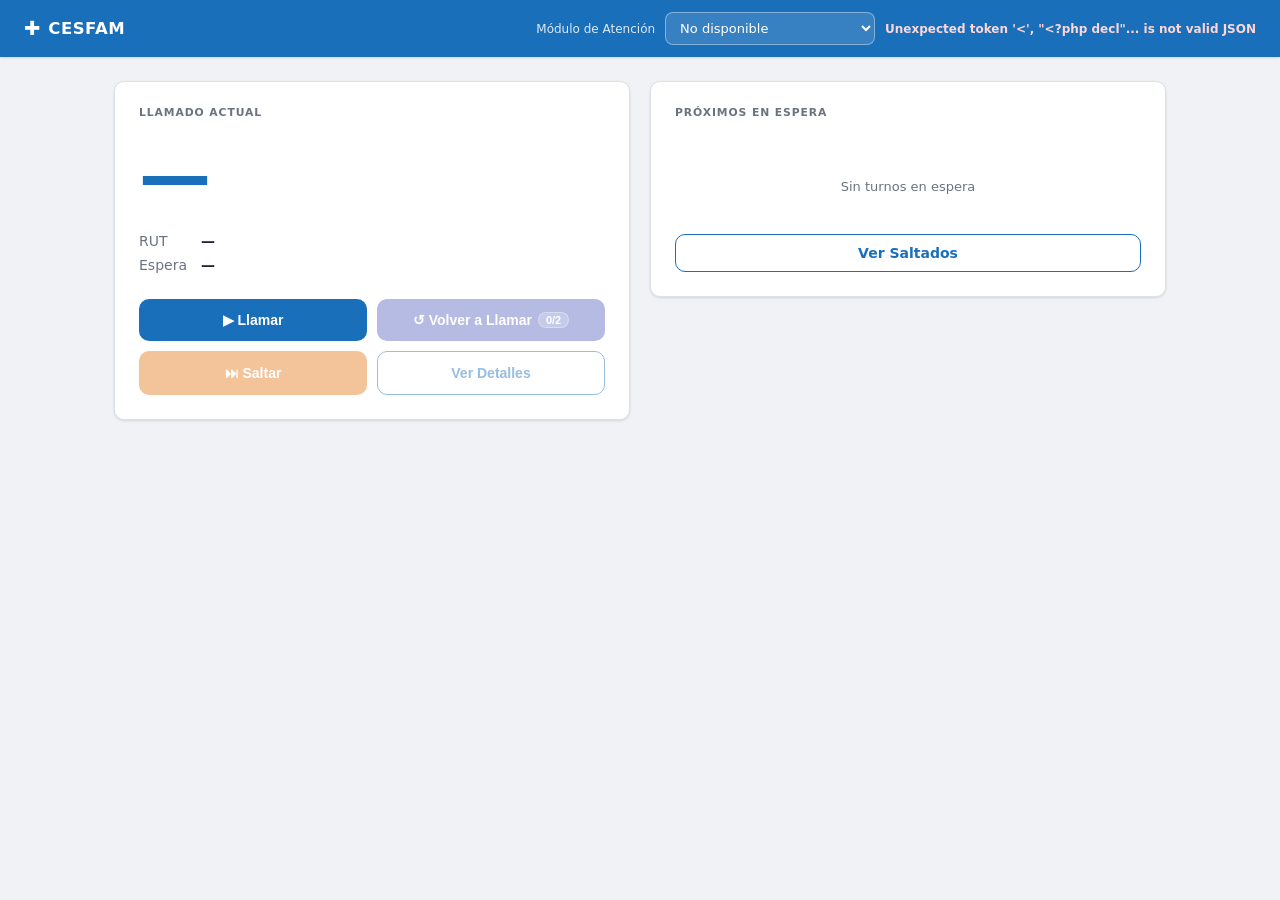
==== views/funcionario.html @ d9b00e58 "update Creacion de las vistas Se crearon las vistas pero hay error con algoritmo validacion de rut, " ====
<!DOCTYPE html>
<html lang="es">
<head>
  <meta charset="UTF-8" />
  <meta name="viewport" content="width=device-width, initial-scale=1.0" />
  <title>Funcionario — CESFAM</title>
  <link rel="stylesheet" href="assets/css/funcionario.css" />
</head>
<body>

  <!-- ══ MODAL SALTADOS (CSS :target) ══════════════════════════════════════ -->
  <div id="modal-saltados" class="modal-backdrop">
    <div class="modal-box">
      <div class="modal-header">
        <h2>Turnos Saltados — Hoy</h2>
        <a href="#" class="btn-icon" aria-label="Cerrar">✕</a>
      </div>
      <ul id="saltados-lista" class="modal-body saltados-lista">
        <li class="empty-msg">Seleccione un módulo para ver los saltados.</li>
      </ul>
    </div>
  </div>

  <!-- ══ HEADER ════════════════════════════════════════════════════════════ -->
  <header class="app-header">
    <div class="header-brand">
      <span class="header-cross">✚</span>
      <span class="header-title">CESFAM</span>
    </div>
    <div class="header-modulo-wrap">
      <label for="modulos" class="header-select-label">Módulo de Atención</label>
      <select id="modulos">
        <option value="" disabled selected>Cargando módulos…</option>
      </select>
      <span id="modulos-error" class="header-error" hidden></span>
    </div>
  </header>

  <!-- ══ DASHBOARD ═════════════════════════════════════════════════════════ -->
  <main class="dashboard">

    <!-- ── Izquierda: Llamado Actual ──────────────────────────────────── -->
    <section class="card card-actual">
      <h2 class="card-title">Llamado Actual</h2>

      <div class="ticket-principal">
        <span id="ticket-numero" class="ticket-numero">—</span>
        <span id="ticket-badge" class="badge badge-preferencial" hidden>Preferencial</span>
      </div>

      <dl class="turno-meta">
        <dt>RUT</dt>
        <dd id="turno-rut">—</dd>
        <dt>Espera</dt>
        <dd id="turno-espera">—</dd>
      </dl>

      <div class="card-actions">
        <button id="btn-llamar"   class="btn btn-primary   btn-action">▶ Llamar</button>
        <button id="btn-rellamar" class="btn btn-secondary btn-action" disabled>
          ↺ Volver a Llamar <span id="rellamadas-counter" class="counter-badge">0/2</span>
        </button>
        <button id="btn-saltar"   class="btn btn-warning   btn-action" disabled>⏭ Saltar</button>
        <button id="btn-detalles" class="btn btn-outline   btn-action" disabled>Ver Detalles</button>
      </div>
    </section>

    <!-- ── Derecha: Cola ──────────────────────────────────────────────── -->
    <section class="card card-cola">
      <h2 class="card-title">Próximos en Espera</h2>

      <ul id="cola">
        <li class="cola-empty">Sin turnos en espera</li>
      </ul>

      <a id="btn-saltados" href="#modal-saltados" class="btn btn-outline btn-full">Ver Saltados</a>
    </section>

  </main>

  <script src="assets/js/funcionario.js"></script>
</body>
</html>
---- views/assets/css/funcionario.css ----
/* ── Reset ───────────────────────────────────────────────────────────────── */
*, *::before, *::after { box-sizing: border-box; margin: 0; padding: 0; }

:root {
  --clr-bg:          #f0f2f5;
  --clr-surface:     #ffffff;
  --clr-border:      #dde1e7;
  --clr-primary:     #1a6fbb;
  --clr-primary-h:   #155fa0;
  --clr-secondary:   #5c6bc0;
  --clr-secondary-h: #4a58a8;
  --clr-warning:     #e67e22;
  --clr-warning-h:   #ca6f1e;
  --clr-text:        #1c2333;
  --clr-muted:       #6b7280;
  --clr-pref:        #b45309;
  --clr-pref-bg:     #fef3c7;
  --radius:          10px;
  --shadow-sm:       0 1px 3px rgba(0,0,0,.08), 0 1px 2px rgba(0,0,0,.05);
  --shadow-lg:       0 12px 32px rgba(0,0,0,.18);
  --transition:      150ms ease;
}

html, body {
  height: 100%;
  font-family: 'Segoe UI', system-ui, sans-serif;
  background: var(--clr-bg);
  color: var(--clr-text);
  font-size: 15px;
}

/* ── Botones ─────────────────────────────────────────────────────────────── */
.btn {
  display: inline-flex;
  align-items: center;
  gap: 6px;
  border: none;
  border-radius: var(--radius);
  cursor: pointer;
  font-size: 14px;
  font-weight: 600;
  padding: 10px 18px;
  text-decoration: none;
  transition: background var(--transition), transform var(--transition);
  white-space: nowrap;
}
.btn:active   { transform: scale(.97); }
.btn:disabled { opacity: .45; cursor: not-allowed; }

.btn-primary   { background: var(--clr-primary);   color: #fff; }
.btn-primary:hover   { background: var(--clr-primary-h); }
.btn-secondary { background: var(--clr-secondary); color: #fff; }
.btn-secondary:hover { background: var(--clr-secondary-h); }
.btn-warning   { background: var(--clr-warning);   color: #fff; }
.btn-warning:hover   { background: var(--clr-warning-h); }
.btn-outline   { background: transparent; color: var(--clr-primary); border: 1.5px solid var(--clr-primary); }
.btn-outline:hover   { background: #e8f0fb; }
.btn-full { width: 100%; justify-content: center; }

.btn-icon {
  display: inline-flex;
  align-items: center;
  background: none;
  border: none;
  cursor: pointer;
  font-size: 18px;
  color: var(--clr-muted);
  padding: 4px 8px;
  border-radius: 6px;
  text-decoration: none;
  line-height: 1;
}
.btn-icon:hover { background: var(--clr-border); }

.counter-badge {
  background: rgba(255,255,255,.22);
  border: 1px solid rgba(255,255,255,.35);
  border-radius: 10px;
  padding: 1px 7px;
  font-size: 11px;
  font-weight: 700;
}

/* ── MODAL (:target) ─────────────────────────────────────────────────────── */
.modal-backdrop {
  display: none;
  position: fixed;
  inset: 0;
  background: rgba(0,0,0,.46);
  align-items: center;
  justify-content: center;
  z-index: 900;
}
.modal-backdrop:target { display: flex; }

.modal-box {
  background: var(--clr-surface);
  border-radius: 14px;
  width: min(560px, 92vw);
  max-height: 80vh;
  display: flex;
  flex-direction: column;
  box-shadow: var(--shadow-lg);
}
.modal-header {
  display: flex;
  align-items: center;
  justify-content: space-between;
  padding: 18px 20px;
  border-bottom: 1px solid var(--clr-border);
  flex-shrink: 0;
}
.modal-header h2 { font-size: 1rem; font-weight: 700; }

.modal-body {
  list-style: none;
  padding: 16px 20px;
  overflow-y: auto;
}
.saltados-lista { display: flex; flex-direction: column; gap: 10px; }

.saltado-item {
  display: flex;
  align-items: center;
  justify-content: space-between;
  padding: 12px 14px;
  border-radius: 8px;
  background: #fdf6ec;
  border: 1px solid #fde8c2;
}
.saltado-main  { display: flex; flex-direction: column; gap: 3px; }
.saltado-ticket { font-size: 1.15rem; font-weight: 700; color: var(--clr-warning); }
.saltado-info   { font-size: 13px; color: var(--clr-muted); }
.saltado-hora   { font-size: 12px; color: var(--clr-muted); }

/* ── HEADER ──────────────────────────────────────────────────────────────── */
.app-header {
  background: var(--clr-primary);
  color: #fff;
  display: flex;
  align-items: center;
  gap: 20px;
  padding: 12px 24px;
  box-shadow: var(--shadow-sm);
}
.header-brand { display: flex; align-items: center; gap: 8px; }
.header-cross  { font-size: 1.3rem; }
.header-title  { font-size: 1.1rem; font-weight: 700; letter-spacing: .5px; }

.header-modulo-wrap {
  margin-left: auto;
  display: flex;
  align-items: center;
  gap: 10px;
  flex-wrap: wrap;
  justify-content: flex-end;
}
.header-select-label { font-size: 12px; opacity: .85; white-space: nowrap; }

#modulos {
  padding: 7px 10px;
  border: 1.5px solid rgba(255,255,255,.38);
  border-radius: 8px;
  font-size: 13px;
  font-family: inherit;
  background: rgba(255,255,255,.13);
  color: #fff;
  min-width: 210px;
  outline: none;
  cursor: pointer;
}
#modulos:focus { border-color: rgba(255,255,255,.7); }
#modulos option { background: #155fa0; color: #fff; }

.header-error {
  color: #ffd6d6;
  font-size: 12px;
  font-weight: 600;
}

/* ── DASHBOARD ───────────────────────────────────────────────────────────── */
.dashboard {
  display: grid;
  grid-template-columns: 1fr 1fr;
  gap: 20px;
  padding: 24px;
  max-width: 1100px;
  margin: 0 auto;
  align-items: start;
}

/* ── CARDS ───────────────────────────────────────────────────────────────── */
.card {
  background: var(--clr-surface);
  border-radius: var(--radius);
  border: 1px solid var(--clr-border);
  box-shadow: var(--shadow-sm);
  padding: 24px;
}
.card-title {
  font-size: .72rem;
  font-weight: 700;
  text-transform: uppercase;
  letter-spacing: .9px;
  color: var(--clr-muted);
  margin-bottom: 20px;
}

/* ── LLAMADO ACTUAL ──────────────────────────────────────────────────────── */
.ticket-principal {
  display: flex;
  align-items: center;
  gap: 14px;
  margin-bottom: 22px;
}
.ticket-numero {
  font-size: clamp(3rem, 7vw, 4.8rem);
  font-weight: 800;
  color: var(--clr-primary);
  letter-spacing: 3px;
  line-height: 1;
}

.badge {
  display: inline-block;
  border-radius: 6px;
  padding: 4px 10px;
  font-size: .7rem;
  font-weight: 700;
  text-transform: uppercase;
  letter-spacing: .5px;
}
.badge-preferencial { background: var(--clr-pref-bg); color: var(--clr-pref); }

.turno-meta {
  display: grid;
  grid-template-columns: max-content 1fr;
  column-gap: 14px;
  row-gap: 8px;
  font-size: 14px;
  margin-bottom: 26px;
}
.turno-meta dt { color: var(--clr-muted); font-weight: 500; }
.turno-meta dd { color: var(--clr-text);  font-weight: 600; }

.card-actions {
  display: grid;
  grid-template-columns: 1fr 1fr;
  gap: 10px;
}
.btn-action {
  justify-content: center;
  padding: 13px 10px;
  font-size: 14px;
}

/* ── COLA ────────────────────────────────────────────────────────────────── */
.card-cola {
  display: flex;
  flex-direction: column;
  gap: 16px;
}

#cola {
  list-style: none;
  display: flex;
  flex-direction: column;
  gap: 8px;
}
.cola-item {
  display: flex;
  align-items: center;
  gap: 12px;
  padding: 11px 14px;
  border-radius: 8px;
  background: var(--clr-bg);
  border: 1px solid var(--clr-border);
}
.cola-pos {
  font-size: 11px;
  font-weight: 700;
  color: var(--clr-muted);
  width: 20px;
  text-align: center;
  flex-shrink: 0;
}
.cola-data  { display: flex; flex-direction: column; gap: 2px; }
.cola-ticket { font-size: 1.05rem; font-weight: 800; color: var(--clr-text); }
.cola-nombre {
  font-size: 12px;
  color: var(--clr-muted);
  display: flex;
  align-items: center;
  gap: 5px;
}
.cola-pref {
  color: var(--clr-pref);
  font-size: .62rem;
  font-weight: 700;
  text-transform: uppercase;
  background: var(--clr-pref-bg);
  padding: 1px 5px;
  border-radius: 4px;
}

/* ── Utilidades ──────────────────────────────────────────────────────────── */
[hidden] { display: none !important; }

li.cola-empty,
.empty-msg {
  list-style: none;
  text-align: center;
  color: var(--clr-muted);
  font-size: 13px;
  padding: 24px 0;
}

/* ── Responsivo ──────────────────────────────────────────────────────────── */
@media (max-width: 700px) {
  .dashboard { grid-template-columns: 1fr; }
  .header-modulo-wrap { margin-left: 0; width: 100%; }
  #modulos { min-width: 0; width: 100%; }
}
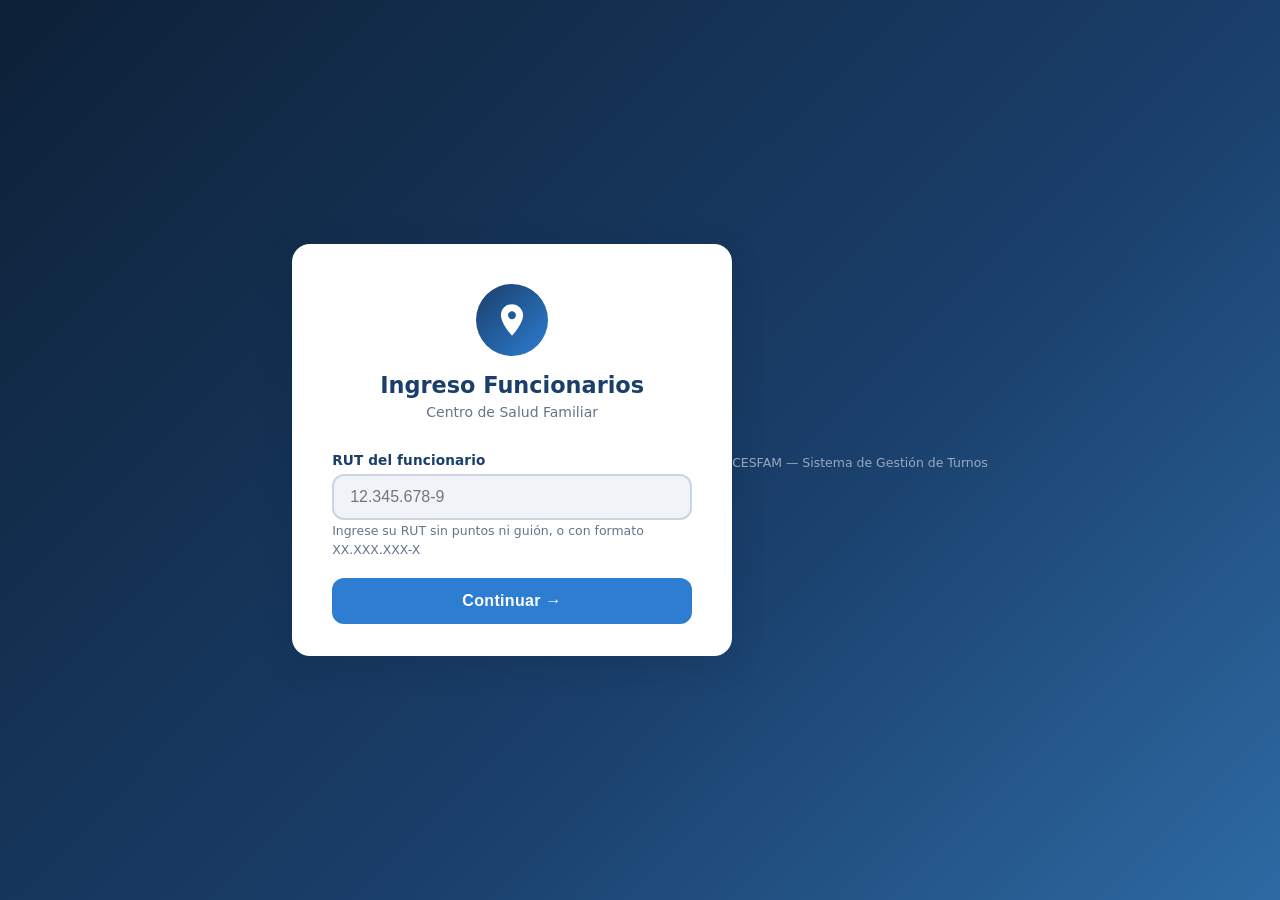
==== commit 4b414fa8: "up box update" ====
--- a/views/funcionario.html
+++ b/views/funcionario.html
@@ -4,80 +4,141 @@
   <meta charset="UTF-8" />
   <meta name="viewport" content="width=device-width, initial-scale=1.0" />
   <title>Funcionario — CESFAM</title>
-  <link rel="stylesheet" href="assets/css/funcionario.css" />
+  <link rel="stylesheet" href="assets/css/Styles.css" />
 </head>
-<body>
+<body class="dark-theme"> 
 
-  <!-- ══ MODAL SALTADOS (CSS :target) ══════════════════════════════════════ -->
+  <!-- ══ MODALES ══ -->
   <div id="modal-saltados" class="modal-backdrop">
     <div class="modal-box">
       <div class="modal-header">
-        <h2>Turnos Saltados — Hoy</h2>
-        <a href="#" class="btn-icon" aria-label="Cerrar">✕</a>
+        <h2>Devolver Turnos Saltados</h2>
+        <a href="#" class="btn-icon close-modal" aria-label="Cerrar">✕</a>
       </div>
       <ul id="saltados-lista" class="modal-body saltados-lista">
-        <li class="empty-msg">Seleccione un módulo para ver los saltados.</li>
+        <li class="empty-msg">Cargando...</li>
       </ul>
     </div>
   </div>
 
-  <!-- ══ HEADER ════════════════════════════════════════════════════════════ -->
+  <div id="modal-lista-completa" class="modal-backdrop">
+    <div class="modal-box">
+      <div class="modal-header">
+        <h2>Lista Total de Espera</h2>
+        <a href="#" class="btn-icon close-modal" aria-label="Cerrar">✕</a>
+      </div>
+      <div class="modal-body table-responsive">
+        <table class="cola-table">
+          <thead><tr><th>RUT</th><th>Número</th><th>Espera</th></tr></thead>
+          <tbody id="lista-completa-tbody"></tbody>
+        </table>
+      </div>
+    </div>
+  </div>
+
+  <div id="modal-derivar" class="modal-backdrop">
+    <div class="modal-box" style="max-width: 400px;">
+      <div class="modal-header">
+        <h2>Derivar Turno Actual</h2>
+        <a href="#" class="btn-icon close-modal" aria-label="Cerrar">✕</a>
+      </div>
+      <div class="modal-body">
+        <div class="form-group">
+          <label for="select-derivar">Servicio de destino:</label>
+          <select id="select-derivar">
+            <option value="" disabled selected>Cargando servicios...</option>
+          </select>
+        </div>
+        <button id="btn-confirmar-derivar" class="btn btn-primary btn-full">Confirmar Derivación</button>
+      </div>
+    </div>
+  </div>
+
+  <!-- ══ HEADER ══ -->
   <header class="app-header">
     <div class="header-brand">
       <span class="header-cross">✚</span>
-      <span class="header-title">CESFAM</span>
+      <span class="header-title">CESFAM Panel</span>
     </div>
-    <div class="header-modulo-wrap">
-      <label for="modulos" class="header-select-label">Módulo de Atención</label>
-      <select id="modulos">
-        <option value="" disabled selected>Cargando módulos…</option>
-      </select>
-      <span id="modulos-error" class="header-error" hidden></span>
+    <div class="header-tools">
+      <span class="header-select-label">Módulo actual:</span>
+      <span id="nombre-modulo-display" class="module-name">Cargando...</span>
+      
+      <!-- Botón Cambio de Tema -->
+      <button id="btn-theme-toggle" class="btn-icon theme-btn" title="Cambiar a Tema Claro">☀️</button>
+      
+      <!-- Botón Cerrar Sesión (Pequeño) -->
+      <button id="btn-logout" class="btn btn-outline btn-sm">Cerrar Sesión</button>
     </div>
   </header>
 
-  <!-- ══ DASHBOARD ═════════════════════════════════════════════════════════ -->
-  <main class="dashboard">
+  <!-- ══ DASHBOARD WIREFRAME (3 COLUMNAS) ══ -->
+  <main class="dashboard-wireframe">
+    
+    <!-- Columna 1: Menú Izquierdo -->
+    <aside class="panel-left">
+      <div class="menu-container">
+        <button id="btn-toggle-menu" class="btn btn-outline btn-menu-square" title="Opciones Adicionales">
+          ☰
+        </button>
+        <!-- Ocultamos los botones menos usados aquí -->
+        <div id="dropdown-menu" class="dropdown-menu">
+          <button id="btn-menu-saltados" class="dropdown-item">📋 Devolver Saltado</button>
+          <button id="btn-menu-derivar" class="dropdown-item">🔄 Derivar Turno</button>
+          <button id="btn-menu-lista" class="dropdown-item">👥 Lista Total de Espera</button>
+        </div>
+      </div>
+    </aside>
 
-    <!-- ── Izquierda: Llamado Actual ──────────────────────────────────── -->
-    <section class="card card-actual">
-      <h2 class="card-title">Llamado Actual</h2>
-
-      <div class="ticket-principal">
-        <span id="ticket-numero" class="ticket-numero">—</span>
-        <span id="ticket-badge" class="badge badge-preferencial" hidden>Preferencial</span>
+    <!-- Columna 2: Centro (Turno y Cola) -->
+    <section class="panel-center">
+      
+      <!-- Turno Actual -->
+      <div class="card current-turn-box" id="current-turn-card">
+        <h2 class="card-title text-center">TURNO EN ATENCIÓN</h2>
+        <div class="turn-center-display">
+          <span class="stat-value ticket-numero" id="ticket-numero">—</span>
+          <div id="ticket-badge" class="badge-pref-large" hidden>PREFERENCIAL</div>
+        </div>
+        <div class="turn-center-details">
+          <div class="detail-box">
+            <span class="stat-label">RUT Paciente</span>
+            <span class="stat-value rut-color" id="turno-rut">—</span>
+          </div>
+          <div class="detail-box">
+            <span class="stat-label">Tiempo Esperado</span>
+            <span class="stat-value" id="turno-espera">—</span>
+          </div>
+        </div>
       </div>
 
-      <dl class="turno-meta">
-        <dt>RUT</dt>
-        <dd id="turno-rut">—</dd>
-        <dt>Espera</dt>
-        <dd id="turno-espera">—</dd>
-      </dl>
+      <!-- Botón gigante que reemplaza la caja central cuando no hay turno -->
+      <button id="btn-llamar-siguiente-center" class="btn btn-primary btn-call-huge pulse-anim" style="display: none;">
+        ▶ LLAMAR AL SIGUIENTE
+      </button>
 
-      <div class="card-actions">
-        <button id="btn-llamar"   class="btn btn-primary   btn-action">▶ Llamar</button>
-        <button id="btn-rellamar" class="btn btn-secondary btn-action" disabled>
-          ↺ Volver a Llamar <span id="rellamadas-counter" class="counter-badge">0/2</span>
-        </button>
-        <button id="btn-saltar"   class="btn btn-warning   btn-action" disabled>⏭ Saltar</button>
-        <button id="btn-detalles" class="btn btn-outline   btn-action" disabled>Ver Detalles</button>
+      <!-- Siguientes en Cola -->
+      <div class="card next-turns-box">
+        <h2 class="card-title text-center">SIGUIENTES EN COLA (MAX 3)</h2>
+        <div class="horizontal-queue" id="cola-container">
+          <div class="empty-msg" style="width: 100%;">Sin turnos en espera</div>
+        </div>
       </div>
+
     </section>
 
-    <!-- ── Derecha: Cola ──────────────────────────────────────────────── -->
-    <section class="card card-cola">
-      <h2 class="card-title">Próximos en Espera</h2>
-
-      <ul id="cola">
-        <li class="cola-empty">Sin turnos en espera</li>
-      </ul>
-
-      <a id="btn-saltados" href="#modal-saltados" class="btn btn-outline btn-full">Ver Saltados</a>
-    </section>
+    <!-- Columna 3: Botones Vitales -->
+    <aside class="panel-right">
+      <button id="btn-llamar" class="btn btn-primary btn-stacked">▶ Llamar</button>
+      <button id="btn-terminar" class="btn btn-outline btn-stacked" disabled>✔️ Terminar Atención</button>
+      <button id="btn-rellamar" class="btn btn-outline btn-stacked" disabled>
+        ↺ Re Llamar <span id="rellamadas-counter" class="counter-badge">0/2</span>
+      </button>
+      <button id="btn-saltar" class="btn btn-secondary btn-stacked" disabled>⏭ Saltar Número</button>
+    </aside>
 
   </main>
 
   <script src="assets/js/funcionario.js"></script>
 </body>
-</html>
+</html>
--- a/views/assets/css/Styles.css
+++ b/views/assets/css/Styles.css
@@ -0,0 +1,1648 @@
+/* ==========================================================================
+   SISTEMA DE GESTIÓN DE TURNOS CESFAM - ESTILOS MAESTROS
+   Tema Oscuro (Azul Noche/Rojo) & Tema Claro (Blanco/Azul Institucional)
+   ========================================================================== */
+
+/* ── 1. VARIABLES GLOBALES (TEMA OSCURO POR DEFECTO) ─────────────────────── */
+:root {
+    /* Paleta Oscura Original */
+    --clr-bg: #070c18;
+    --clr-primary: #1a3f6b;
+    --clr-surface: #0f1e35;
+    --clr-border: #1e3a5f;
+    --clr-btn-bg: #1e3a5f;
+    --clr-btn-border: #2d5280;
+    
+    /* Acentos en Rojo */
+    --clr-rojo: #ef4444;
+    --clr-rojo-hover: #dc2626;
+    
+    /* Preferencial */
+    --clr-pref: #fbbf24;
+    --clr-pref-bg: rgba(251, 191, 36, 0.12);
+    
+    /* Textos */
+    --text-main: #e8f4fd;
+    --text-muted: #7da7c4;
+    --text-dark: #ffffff;
+
+    /* Estructura y Sombras */
+    --radius-sm: 8px;
+    --radius-md: 14px;
+    --radius-lg: 20px;
+    --shadow-soft: 0 8px 32px rgba(0, 0, 0, 0.4);
+    --shadow-hover: 0 12px 40px rgba(0, 0, 0, 0.6);
+    
+    /* Transiciones */
+    --transition: 0.25s cubic-bezier(0.4, 0, 0.2, 1);
+}
+
+/* ── TEMA CLARO DINÁMICO (Blanco con Azul Institucional) ── */
+body.light-theme {
+    --clr-bg: #f4f6f9;
+    --clr-primary: #ffffff;
+    --clr-surface: #ffffff;
+    --clr-border: #e2e8f0;
+    --clr-btn-bg: #f8fafc;
+    --clr-btn-border: #cbd5e1;
+    
+    /* Acentos Azules */
+    --clr-rojo: #0284c7;
+    --clr-rojo-hover: #0369a1;
+    
+    /* Textos */
+    --text-main: #0f172a;
+    --text-muted: #64748b;
+    
+    /* Sombras más suaves para fondos blancos */
+    --shadow-soft: 0 4px 15px rgba(0, 0, 0, 0.05);
+    --shadow-hover: 0 8px 25px rgba(0, 0, 0, 0.08);
+}
+
+/* ── 2. RESET Y BASE ─────────────────────────────────────────────────────── */
+*,
+*::before,
+*::after {
+    box-sizing: border-box;
+    margin: 0;
+    padding: 0;
+}
+
+body {
+    min-height: 100vh;
+    font-family: 'Segoe UI', system-ui, -apple-system, sans-serif;
+    background: linear-gradient(135deg, var(--clr-bg) 0%, var(--clr-primary) 100%);
+    background-attachment: fixed;
+    color: var(--text-main);
+    display: flex;
+    flex-direction: column;
+    overflow-x: hidden;
+}
+
+body.light-theme {
+    background: var(--clr-bg);
+}
+
+a {
+    text-decoration: none;
+    color: inherit;
+}
+
+ul,
+ol {
+    list-style: none;
+}
+
+button,
+input,
+select {
+    font-family: inherit;
+}
+
+[hidden] {
+    display: none !important;
+}
+
+/* ── 3. TIPOGRAFÍA Y UTILIDADES ──────────────────────────────────────────── */
+h1,
+h2,
+h3 {
+    color: var(--clr-rojo);
+    font-weight: 700;
+}
+
+.text-center {
+    text-align: center;
+}
+
+.empty-msg {
+    text-align: center;
+    color: var(--text-muted);
+    padding: 2rem;
+    font-style: italic;
+}
+
+/* ── 4. BOTONES E INPUTS GLOBALES ────────────────────────────────────────── */
+.btn,
+.btn-touch,
+.btn-action {
+    display: inline-flex;
+    align-items: center;
+    justify-content: center;
+    gap: 0.5rem;
+    border: none;
+    cursor: pointer;
+    font-weight: 700;
+    transition: all var(--transition);
+    border-radius: var(--radius-sm);
+    padding: clamp(0.6rem, 2vw, 0.85rem) clamp(1rem, 3vw, 1.5rem);
+    font-size: clamp(0.9rem, 2vw, 1rem);
+    text-align: center;
+}
+
+.btn:active,
+.btn-touch:active {
+    transform: scale(0.96);
+}
+
+.btn:disabled {
+    opacity: 0.5;
+    cursor: not-allowed;
+    transform: none !important;
+    filter: grayscale(50%);
+}
+
+/* Botón Principal */
+.btn-primary,
+.btn-primary-touch {
+    background: var(--clr-rojo);
+    color: var(--text-dark);
+    border: 1px solid transparent;
+}
+
+.btn-primary:hover:not(:disabled) {
+    background: var(--clr-rojo-hover);
+    box-shadow: 0 4px 15px rgba(2, 132, 199, 0.3);
+}
+
+body:not(.light-theme) .btn-primary:hover:not(:disabled) {
+    box-shadow: 0 4px 15px rgba(239, 68, 68, 0.3);
+}
+
+/* Botón Secundario (Fondo sólido) */
+.btn-secondary,
+.btn-secondary-touch {
+    background-color: var(--clr-btn-bg);
+    color: var(--text-main);
+    border: 1px solid var(--clr-btn-border);
+}
+
+.btn-secondary:hover:not(:disabled) {
+    background-color: var(--clr-surface);
+    border-color: var(--clr-rojo);
+    color: var(--clr-rojo);
+}
+
+/* Botón Outline */
+.btn-outline,
+.btn-outline-touch {
+    background-color: rgba(30, 58, 95, 0.5);
+    border: 1px solid var(--clr-btn-border);
+    color: var(--text-main);
+}
+
+body.light-theme .btn-outline {
+    background-color: var(--clr-btn-bg);
+    border-color: var(--clr-btn-border);
+}
+
+.btn-outline:hover:not(:disabled) {
+    background-color: var(--clr-rojo);
+    color: #ffffff;
+    border-color: var(--clr-rojo);
+}
+
+.btn-full {
+    width: 100%;
+}
+
+.btn-icon {
+    background: none;
+    border: none;
+    font-size: 1.5rem;
+    color: var(--text-muted);
+    cursor: pointer;
+    transition: color var(--transition);
+}
+
+.btn-icon:hover {
+    color: var(--clr-rojo);
+}
+
+/* Inputs y Selects */
+.form-group {
+    margin-bottom: 1.5rem;
+    width: 100%;
+}
+
+.form-group label,
+.field-group label {
+    display: block;
+    color: var(--text-muted);
+    font-weight: 600;
+    margin-bottom: 0.4rem;
+    font-size: 0.9rem;
+}
+
+input[type="text"],
+input[type="date"],
+select {
+    width: 100%;
+    padding: 0.85rem 1.2rem;
+    background-color: var(--clr-bg);
+    border: 2px solid var(--clr-border);
+    border-radius: var(--radius-sm);
+    font-size: 1rem;
+    color: var(--text-main);
+    transition: all var(--transition);
+    outline: none;
+}
+
+input:focus,
+select:focus {
+    border-color: var(--clr-rojo);
+    box-shadow: 0 0 0 3px rgba(2, 132, 199, 0.15);
+}
+
+body:not(.light-theme) input:focus,
+body:not(.light-theme) select:focus {
+    box-shadow: 0 0 0 3px rgba(239, 68, 68, 0.15);
+}
+
+input.error {
+    border-color: #f87171;
+}
+
+.input-hint,
+.field-hint {
+    font-size: 0.8rem;
+    color: var(--text-muted);
+    margin-top: 0.3rem;
+    display: block;
+}
+
+.input-error,
+.field-error {
+    font-size: 0.85rem;
+    color: #f87171;
+    margin-top: 0.3rem;
+    font-weight: 600;
+    display: none;
+}
+
+.input-error.visible,
+.field-error.visible {
+    display: block;
+}
+
+/* ==========================================================================
+   MÓDULO 1: INDEX (Menú Principal)
+   ========================================================================== */
+body:has(.cards) {
+    justify-content: center;
+    align-items: center;
+    padding: 1rem;
+}
+
+body:has(.cards) header {
+    text-align: center;
+    margin-bottom: 2rem;
+    animation: slideDown 0.6s ease-out;
+    width: 100%;
+}
+
+body:has(.cards) header h1 {
+    font-size: clamp(2rem, 6vw, 3rem);
+    letter-spacing: 1px;
+    color: var(--clr-rojo);
+}
+
+body:has(.cards) header p {
+    color: var(--text-muted);
+    font-weight: 600;
+    font-size: clamp(1rem, 3vw, 1.1rem);
+}
+
+.cards {
+    display: grid;
+    grid-template-columns: repeat(auto-fit, minmax(250px, 1fr));
+    gap: 2rem;
+    width: 100%;
+    max-width: 1000px;
+}
+
+.card {
+    background: var(--clr-surface);
+    border: 2px solid var(--clr-border);
+    border-radius: var(--radius-lg);
+    padding: clamp(1.5rem, 4vw, 2.5rem);
+    display: flex;
+    flex-direction: column;
+    align-items: center;
+    gap: 1rem;
+    box-shadow: var(--shadow-soft);
+    animation: fadeInUp 0.5s ease-out both;
+    width: 100%;
+}
+
+.card:nth-child(1) { animation-delay: 0.1s; }
+.card:nth-child(2) { animation-delay: 0.2s; }
+.card:nth-child(3) { animation-delay: 0.3s; }
+
+.card:hover {
+    border-color: var(--clr-rojo);
+    transform: translateY(-8px);
+    box-shadow: var(--shadow-hover);
+}
+
+.card .icon {
+    font-size: 4rem;
+    animation: float 3s ease-in-out infinite;
+}
+
+.card h2 {
+    font-size: clamp(1.1rem, 3vw, 1.3rem);
+    text-align: center;
+    color: var(--text-main);
+}
+
+.card p {
+    font-size: 0.9rem;
+    color: var(--text-muted);
+    text-align: center;
+    line-height: 1.4;
+}
+
+body:has(.cards) footer {
+    margin-top: 3rem;
+    color: var(--text-muted);
+    font-size: 0.85rem;
+    text-align: center;
+}
+
+/* ==========================================================================
+   MÓDULO 2: LOGIN (Ingreso Funcionarios)
+   ========================================================================== */
+.login-card {
+    background: var(--clr-surface);
+    padding: clamp(2rem, 5vw, 3rem);
+    border-radius: var(--radius-lg);
+    box-shadow: var(--shadow-hover);
+    border: 1px solid var(--clr-border);
+    width: 90%;
+    max-width: 420px;
+    margin: auto;
+    animation: fadeInUp 0.5s ease-out;
+}
+
+.login-header {
+    text-align: center;
+    margin-bottom: 2rem;
+}
+
+.login-logo {
+    width: 70px;
+    height: 70px;
+    background: linear-gradient(135deg, var(--clr-rojo), var(--clr-rojo-hover));
+    border-radius: 50%;
+    display: inline-flex;
+    align-items: center;
+    justify-content: center;
+    margin-bottom: 1rem;
+    box-shadow: 0 4px 10px rgba(239, 68, 68, 0.2);
+}
+
+.login-logo svg {
+    width: 35px;
+    fill: var(--text-dark);
+}
+
+.login-header h1 {
+    font-size: clamp(1.2rem, 4vw, 1.5rem);
+    color: var(--clr-rojo);
+}
+
+.login-header p {
+    color: var(--text-muted);
+    font-size: 0.9rem;
+    margin-top: 0.3rem;
+}
+
+.login-footer {
+    text-align: center;
+    margin-top: 1.5rem;
+    color: var(--text-muted);
+    font-size: 0.8rem;
+}
+
+/* Modos y Dropdowns */
+.modos-grid {
+    display: grid;
+    grid-template-columns: 1fr 1fr;
+    gap: 1rem;
+}
+
+.modo-option input[type="radio"] {
+    display: none;
+}
+
+.modo-option label {
+    display: flex;
+    flex-direction: column;
+    align-items: center;
+    gap: 0.5rem;
+    padding: 1rem;
+    border: 2px solid var(--clr-border);
+    border-radius: var(--radius-sm);
+    cursor: pointer;
+    transition: all var(--transition);
+    text-align: center;
+}
+
+.modo-option input[type="radio"]:checked + label {
+    border-color: var(--clr-rojo);
+    background: rgba(239, 68, 68, 0.1);
+    color: var(--clr-rojo);
+}
+
+.modo-option.pref input[type="radio"]:checked + label {
+    border-color: var(--clr-pref);
+    background: var(--clr-pref-bg);
+    color: var(--clr-pref);
+}
+
+.modal-actions {
+    display: flex;
+    gap: 1rem;
+    margin-top: 2rem;
+    flex-wrap: wrap;
+}
+
+.modal-actions .btn {
+    flex: 1;
+    min-width: 120px;
+}
+
+/* ==========================================================================
+   MÓDULO 3: TÓTEM DE ATENCIÓN (Pacientes)
+   ========================================================================== */
+.totem-header {
+    background: var(--clr-surface);
+    border-bottom: 2px solid var(--clr-border);
+    padding: clamp(0.8rem, 2vw, 1.2rem) clamp(1rem, 4vw, 2.5rem);
+    display: flex;
+    justify-content: space-between;
+    align-items: center;
+    box-shadow: var(--shadow-soft);
+}
+
+.totem-title {
+    font-weight: 800;
+    color: var(--clr-rojo);
+    font-size: clamp(1rem, 3vw, 1.5rem);
+}
+
+.totem-clock {
+    font-weight: 700;
+    color: var(--text-muted);
+    font-size: clamp(0.9rem, 2.5vw, 1.2rem);
+}
+
+.totem-main {
+    flex: 1;
+    display: flex;
+    flex-direction: column;
+    align-items: center;
+    justify-content: center;
+    padding: clamp(1rem, 4vw, 2rem);
+}
+
+/* Progreso */
+.step-dots {
+    display: flex;
+    gap: 0.8rem;
+    margin-bottom: 2rem;
+}
+
+.step-dot {
+    width: 14px;
+    height: 14px;
+    border-radius: 50%;
+    background: var(--clr-border);
+    transition: all 0.3s;
+}
+
+.step-dot.active {
+    background: var(--clr-rojo);
+    transform: scale(1.3);
+}
+
+.step-dot.done {
+    background: #34d399;
+}
+
+/* Control de Pasos */
+.step {
+    display: none;
+    flex-direction: column;
+    align-items: center;
+    gap: 1.5rem;
+    width: 100%;
+    max-width: 700px;
+    animation: popIn 0.4s ease-out;
+}
+
+.step.active {
+    display: flex;
+}
+
+/* Paso 0 */
+.welcome-title {
+    font-size: clamp(1.8rem, 6vw, 3rem);
+    color: var(--text-main);
+    text-align: center;
+    line-height: 1.2;
+}
+
+.welcome-subtitle {
+    font-size: clamp(1rem, 3vw, 1.2rem);
+    color: var(--text-muted);
+    text-align: center;
+    margin-bottom: 1rem;
+}
+
+.welcome-btns {
+    display: flex;
+    gap: 1.5rem;
+    flex-wrap: wrap;
+    justify-content: center;
+    width: 100%;
+}
+
+.welcome-btns .btn-touch {
+    flex: 1;
+    min-width: 200px;
+    min-height: 90px;
+    font-size: clamp(1.1rem, 3vw, 1.3rem);
+    flex-direction: column;
+    border-radius: var(--radius-lg);
+}
+
+/* Paso 1: Formulario y Teclado */
+section#step-1.step {
+    max-width: 950px !important;
+}
+
+.step-1-container {
+    display: flex;
+    flex-direction: row;
+    flex-wrap: wrap;
+    gap: clamp(1rem, 3vw, 2.5rem);
+    justify-content: center;
+    align-items: stretch;
+    width: 100%;
+}
+
+.step-1-container .form-panel {
+    flex: 1 1 300px;
+    max-width: 450px;
+    margin: 0;
+    background: var(--clr-surface);
+    border: 1.5px solid var(--clr-border);
+    border-radius: var(--radius-lg);
+    padding: clamp(1.5rem, 4vw, 2.5rem);
+    box-shadow: var(--shadow-soft);
+}
+
+.form-panel h2 {
+    margin-bottom: 1.5rem;
+    font-size: clamp(1.2rem, 3vw, 1.5rem);
+    color: var(--clr-rojo);
+    border-bottom: 1px solid var(--clr-border);
+    padding-bottom: 0.5rem;
+}
+
+.field-group input {
+    font-size: clamp(1rem, 3vw, 1.2rem);
+    padding: 1rem;
+    background: var(--clr-bg);
+}
+
+.btn-large {
+    min-height: 70px;
+    font-size: clamp(1rem, 3vw, 1.2rem);
+    flex: 2;
+    min-width: 150px;
+}
+
+.btn-outline-touch {
+    flex: 1;
+    min-width: 100px;
+}
+
+.preferente-badge {
+    background: var(--clr-pref-bg);
+    color: var(--clr-pref);
+    border: 2px solid var(--clr-pref);
+    padding: 0.8rem 1.5rem;
+    border-radius: 50px;
+    font-weight: bold;
+    display: inline-flex;
+    align-items: center;
+    gap: 0.5rem;
+    font-size: clamp(0.9rem, 2vw, 1.1rem);
+    margin-top: 1rem;
+}
+
+/* Teclado Virtual */
+.virtual-keyboard {
+    flex: 1 1 300px;
+    display: grid;
+    grid-template-columns: repeat(3, 1fr);
+    gap: clamp(0.5rem, 2vw, 1rem);
+    background: var(--clr-surface);
+    padding: clamp(1rem, 3vw, 1.8rem);
+    border-radius: var(--radius-lg);
+    border: 2px solid var(--clr-border);
+    box-shadow: var(--shadow-soft);
+    max-width: 380px;
+    margin: 0;
+}
+
+.key {
+    background: var(--clr-bg);
+    border: 2px solid var(--clr-border);
+    border-radius: var(--radius-sm);
+    font-size: clamp(1.5rem, 4vw, 2rem);
+    font-weight: 800;
+    color: var(--text-main);
+    height: clamp(60px, 8vw, 75px);
+    display: flex;
+    align-items: center;
+    justify-content: center;
+    cursor: pointer;
+    transition: all 0.1s;
+    user-select: none;
+    -webkit-tap-highlight-color: transparent;
+    box-shadow: 0 6px 0 var(--clr-border);
+}
+
+.key:active {
+    transform: translateY(6px);
+    box-shadow: 0 0 0 var(--clr-border);
+    background: var(--clr-border);
+}
+
+.key.action-key {
+    background: var(--clr-btn-bg);
+    color: var(--clr-rojo);
+    border-color: var(--clr-rojo);
+    box-shadow: 0 6px 0 var(--clr-rojo);
+}
+
+/* Paso 2: Servicios */
+.servicios-titulo {
+    font-size: clamp(1.2rem, 4vw, 1.4rem);
+    font-weight: 700;
+    color: var(--text-main);
+    margin-bottom: 1rem;
+    text-align: center;
+}
+
+.servicios-grid {
+    display: grid;
+    grid-template-columns: repeat(auto-fit, minmax(140px, 1fr));
+    gap: clamp(0.8rem, 2vw, 1.2rem);
+    width: 100%;
+}
+
+.servicio-btn {
+    background: var(--clr-surface);
+    border: 2px solid var(--clr-border);
+    border-radius: var(--radius-lg);
+    padding: clamp(1rem, 3vw, 1.5rem) 0.5rem;
+    display: flex;
+    flex-direction: column;
+    align-items: center;
+    cursor: pointer;
+    transition: all var(--transition);
+    color: var(--text-main);
+    min-height: 120px;
+}
+
+.servicio-btn:hover {
+    border-color: var(--clr-rojo);
+    background: rgba(239, 68, 68, 0.07);
+    transform: translateY(-5px);
+    box-shadow: var(--shadow-hover);
+}
+
+.servicio-btn .s-icon {
+    font-size: clamp(1.8rem, 5vw, 2.5rem);
+    margin-bottom: 0.8rem;
+}
+
+.servicio-btn .s-nombre {
+    font-weight: 700;
+    font-size: clamp(0.9rem, 2.5vw, 1.1rem);
+    text-align: center;
+}
+
+/* Paso 3: Ticket */
+.ticket-panel {
+    background: var(--clr-surface);
+    border: 2px solid var(--clr-border);
+    border-radius: var(--radius-lg);
+    padding: clamp(2rem, 6vw, 3.5rem) clamp(1rem, 4vw, 2rem);
+    width: 100%;
+    text-align: center;
+    position: relative;
+    overflow: hidden;
+}
+
+.ticket-panel::before {
+    content: "";
+    position: absolute;
+    top: 0;
+    left: 0;
+    width: 100%;
+    height: 8px;
+    background: linear-gradient(90deg, var(--clr-rojo-hover), var(--clr-rojo));
+}
+
+#ticket-servicio {
+    font-size: clamp(1rem, 3vw, 1.2rem);
+    color: var(--text-muted);
+    text-transform: uppercase;
+    font-weight: 600;
+}
+
+.ticket-numero {
+    font-size: clamp(4rem, 15vw, 7rem);
+    font-weight: 900;
+    color: var(--clr-rojo);
+    margin: 1rem 0;
+    line-height: 1;
+    text-shadow: 0 0 40px rgba(239, 68, 68, 0.4);
+}
+
+.ticket-numero.pref {
+    color: var(--clr-pref);
+    text-shadow: 0 0 40px rgba(251, 191, 36, 0.4);
+}
+
+.ticket-actions {
+    display: flex;
+    gap: 1rem;
+    width: 100%;
+    margin-top: 1rem;
+    flex-wrap: wrap;
+}
+
+/* Zona Impresión */
+.print-zone {
+    display: none;
+}
+
+@media print {
+    @page { size: 80mm auto; margin: 3mm; }
+    body * { visibility: hidden !important; }
+    .print-zone, .print-zone * { visibility: visible !important; }
+    .print-zone { 
+        display: block !important; 
+        position: absolute; 
+        left: 0; 
+        top: 0; 
+        width: 100%; 
+        background: #fff; 
+        font-family: monospace; 
+        color: #000; 
+        font-size: 12pt; 
+        text-align: center; 
+    }
+    .pz-ticket { font-size: 36pt; font-weight: 900; margin: 10px 0; }
+}
+
+/* ==========================================================================
+   MÓDULO 4: FUNCIONARIO (Panel de Control - Wireframe 3 Columnas)
+   ========================================================================== */
+
+/* Header del Panel */
+.app-header {
+    background-color: var(--clr-primary);
+    color: var(--text-main);
+    padding: clamp(0.5rem, 2vw, 0.8rem) 5%;
+    display: flex;
+    align-items: center;
+    justify-content: space-between;
+    box-shadow: var(--shadow-soft);
+    transition: background 0.3s;
+    flex-wrap: wrap;
+    gap: 1rem;
+}
+
+/* Modificaciones dinámicas para Header en Tema Claro */
+body.light-theme .app-header {
+    background: var(--clr-surface);
+    border-bottom: 1px solid var(--clr-border);
+}
+
+body.light-theme .header-title {
+    color: var(--text-main);
+}
+
+body.light-theme .header-select-label {
+    color: var(--text-muted);
+}
+
+body.light-theme .module-name {
+    color: var(--clr-rojo);
+}
+
+body.light-theme .theme-btn {
+    color: #f59e0b;
+    background: #fff;
+    border: 1px solid var(--clr-border);
+    box-shadow: 0 2px 5px rgba(0,0,0,0.05);
+}
+
+body.light-theme .app-header .btn-outline {
+    border-color: var(--clr-border);
+    color: var(--text-main);
+    background: var(--clr-btn-bg);
+}
+
+body.light-theme .app-header .btn-outline:hover {
+    background: var(--clr-rojo);
+    color: #ffffff;
+    border-color: var(--clr-rojo);
+}
+
+.header-brand {
+    display: flex;
+    align-items: center;
+    gap: 0.8rem;
+    font-size: clamp(1rem, 2vw, 1.2rem);
+    font-weight: bold;
+    letter-spacing: 1px;
+}
+
+.header-tools {
+    display: flex;
+    align-items: center;
+    gap: clamp(0.5rem, 2vw, 1rem);
+    flex-wrap: wrap;
+}
+
+.header-select-label {
+    color: var(--text-muted);
+    font-size: clamp(0.8rem, 1.5vw, 0.9rem);
+}
+
+.module-name {
+    font-weight: bold;
+    color: var(--clr-rojo);
+    font-size: clamp(0.9rem, 2vw, 1.1rem);
+    margin-right: clamp(0.5rem, 2vw, 1rem);
+}
+
+.theme-btn {
+    font-size: 1.5rem;
+    background: var(--clr-surface);
+    border: 1px solid var(--clr-border);
+    border-radius: 50%;
+    width: 40px;
+    height: 40px;
+    display: flex;
+    align-items: center;
+    justify-content: center;
+    transition: transform 0.2s;
+}
+
+.theme-btn:active {
+    transform: rotate(45deg) scale(0.9);
+}
+
+/* Layout 3 Columnas */
+.dashboard-wireframe {
+    display: grid;
+    grid-template-columns: 80px 1fr 240px; /* 3 Columnas: Menú | Centro | Botones */
+    gap: clamp(1rem, 2vw, 2rem);
+    padding: clamp(1rem, 3vw, 2rem);
+    max-width: 1400px;
+    margin: 0 auto;
+    width: 100%;
+    align-items: start;
+}
+
+/* Columna Izquierda: Menú */
+.panel-left {
+    display: flex;
+    justify-content: flex-start;
+}
+
+.menu-container {
+    position: relative;
+    z-index: 50;
+    perspective: 1000px;
+}
+
+.btn-menu-square {
+    width: clamp(50px, 8vw, 65px);
+    height: clamp(50px, 8vw, 65px);
+    font-size: clamp(1.5rem, 3vw, 2rem);
+    padding: 0;
+    background: var(--clr-btn-bg);
+    display: flex;
+    align-items: center;
+    justify-content: center;
+    border-radius: var(--radius-md);
+    border: 2px solid var(--clr-border);
+    transition: all 0.3s;
+}
+
+body.light-theme .btn-menu-square {
+    color: var(--clr-rojo);
+}
+
+.btn-menu-square:hover {
+    border-color: var(--clr-rojo);
+    background: var(--clr-bg);
+}
+
+/* Animación de Despliegue 3D / Cascada */
+.dropdown-menu {
+    position: absolute;
+    top: calc(100% + 10px);
+    left: 0;
+    width: 250px;
+    background: var(--clr-surface);
+    border: 2px solid var(--clr-border);
+    border-radius: var(--radius-md);
+    box-shadow: var(--shadow-hover);
+    display: flex;
+    flex-direction: column;
+    overflow: hidden;
+    transform-origin: top center;
+    opacity: 0;
+    visibility: hidden;
+    transform: perspective(400px) rotateX(-20deg) translateY(-15px);
+    transition: all 0.3s cubic-bezier(0.175, 0.885, 0.32, 1.275);
+}
+
+.dropdown-menu.active {
+    opacity: 1;
+    visibility: visible;
+    transform: perspective(400px) rotateX(0) translateY(0);
+}
+
+.dropdown-item {
+    background: none;
+    border: none;
+    color: var(--text-main);
+    font-size: 1rem;
+    padding: 1.2rem 1.5rem;
+    text-align: left;
+    cursor: pointer;
+    font-weight: 600;
+    border-bottom: 1px solid var(--clr-border);
+    transition: background 0.2s, padding-left 0.2s;
+    opacity: 0;
+}
+
+.dropdown-menu.active .dropdown-item {
+    animation: unfoldMenu 0.4s ease forwards;
+}
+
+.dropdown-menu.active .dropdown-item:nth-child(1) { animation-delay: 0.05s; }
+.dropdown-menu.active .dropdown-item:nth-child(2) { animation-delay: 0.10s; }
+.dropdown-menu.active .dropdown-item:nth-child(3) { animation-delay: 0.15s; }
+
+@keyframes unfoldMenu {
+    from {
+        opacity: 0;
+        transform: translateX(-15px);
+    }
+    to {
+        opacity: 1;
+        transform: translateX(0);
+    }
+}
+
+.dropdown-item:hover {
+    background: rgba(2, 132, 199, 0.05);
+    color: var(--clr-rojo);
+    padding-left: 2rem;
+    border-left: 3px solid var(--clr-rojo);
+}
+
+body:not(.light-theme) .dropdown-item:hover {
+    background: rgba(239, 68, 68, 0.1);
+    border-left-color: var(--clr-rojo);
+}
+
+/* Columna Central: Turno y Cola */
+.panel-center {
+    display: flex;
+    flex-direction: column;
+    gap: clamp(1rem, 2vw, 2rem);
+    width: 100%;
+    min-width: 0;
+}
+
+.card {
+    background: var(--clr-surface);
+    border: 1px solid var(--clr-border);
+    border-radius: var(--radius-lg);
+    padding: clamp(1rem, 3vw, 2rem);
+    box-shadow: var(--shadow-soft);
+    width: 100%;
+}
+
+.card-title {
+    font-size: clamp(0.85rem, 1.5vw, 1rem);
+    text-transform: uppercase;
+    letter-spacing: 1px;
+    color: var(--text-muted);
+    margin-bottom: 1.5rem;
+    border-bottom: 2px solid var(--clr-border);
+    padding-bottom: 0.5rem;
+    text-align: center;
+}
+
+.current-turn-box {
+    padding: clamp(2rem, 5vw, 4rem) 1rem;
+    min-height: 350px;
+    background: var(--clr-surface);
+    border-top: 4px solid var(--clr-rojo);
+    transition: all 0.3s ease;
+}
+
+.turn-center-display {
+    text-align: center;
+    margin-bottom: 2.5rem;
+}
+
+.ticket-numero {
+    font-size: clamp(4rem, 10vw, 8rem);
+    font-weight: 900;
+    color: var(--clr-rojo);
+    line-height: 1;
+    margin-bottom: 0.5rem;
+    display: block;
+    transition: all 0.3s;
+}
+
+body:not(.light-theme) .ticket-numero {
+    text-shadow: 0 0 40px rgba(239, 68, 68, 0.2);
+}
+
+.badge-pref-large {
+    display: inline-block;
+    background: var(--clr-pref);
+    color: #000;
+    font-size: clamp(0.8rem, 2vw, 1.1rem);
+    padding: 6px 16px;
+    border-radius: 6px;
+    font-weight: bold;
+    letter-spacing: 2px;
+}
+
+.turn-center-details {
+    display: flex;
+    gap: clamp(1rem, 2vw, 2rem);
+    justify-content: center;
+    width: 100%;
+    max-width: 600px;
+    margin: 0 auto;
+    flex-wrap: wrap;
+}
+
+.detail-box {
+    flex: 1;
+    min-width: 140px;
+    display: flex;
+    flex-direction: column;
+    align-items: center;
+    gap: 0.5rem;
+    background: var(--clr-bg);
+    padding: clamp(1rem, 2vw, 1.5rem);
+    border-radius: var(--radius-md);
+    border: 1px solid var(--clr-border);
+    transition: background 0.3s, border-color 0.3s;
+}
+
+.stat-label {
+    font-size: clamp(0.75rem, 1.5vw, 0.9rem);
+    color: var(--text-muted);
+    font-weight: 600;
+    text-transform: uppercase;
+}
+
+.stat-value {
+    font-size: clamp(1.2rem, 3vw, 1.8rem);
+    font-weight: 800;
+    color: var(--text-main);
+}
+
+.rut-color {
+    color: var(--text-muted);
+}
+
+/* Botón central gigante vacío */
+.btn-call-huge {
+    width: 100%;
+    min-height: 350px;
+    font-size: clamp(1.5rem, 4vw, 2.5rem);
+    border-radius: var(--radius-lg);
+    letter-spacing: 2px;
+    text-transform: uppercase;
+}
+
+.pulse-anim {
+    animation: pulseGlow 2s infinite;
+}
+
+body.light-theme .pulse-anim {
+    animation: pulseGlowLight 2s infinite;
+}
+
+/* Cola Horizontal */
+.next-turns-box {
+    padding: clamp(1rem, 2vw, 1.5rem);
+    width: 100%;
+}
+
+.horizontal-queue {
+    display: grid;
+    grid-template-columns: repeat(auto-fit, minmax(130px, 1fr));
+    gap: 1rem;
+    width: 100%;
+}
+
+.queue-item {
+    background: var(--clr-surface);
+    border: 1px solid var(--clr-border);
+    border-radius: var(--radius-md);
+    padding: clamp(1rem, 2vw, 1.5rem) 0.5rem;
+    display: flex;
+    flex-direction: column;
+    align-items: center;
+    justify-content: center;
+    gap: 0.5rem;
+    text-align: center;
+    transition: background 0.3s;
+    width: 100%;
+    min-width: 0;
+    word-break: break-word;
+    animation: slideInCola 0.4s ease-out forwards;
+}
+
+body:not(.light-theme) .queue-item {
+    background: var(--clr-bg);
+}
+
+.qi-num {
+    font-size: clamp(1.4rem, 3vw, 2.2rem);
+    font-weight: 800;
+    color: var(--clr-rojo);
+    line-height: 1;
+}
+
+.qi-rut {
+    font-size: clamp(0.75rem, 1.5vw, 0.95rem);
+    color: var(--text-muted);
+    font-weight: 600;
+}
+
+.qi-wait {
+    font-size: clamp(0.7rem, 1.5vw, 0.85rem);
+    color: var(--text-main);
+    margin-top: 0.5rem;
+    background: var(--clr-bg);
+    padding: 4px 10px;
+    border-radius: 20px;
+    border: 1px solid var(--clr-border);
+}
+
+body:not(.light-theme) .qi-wait {
+    background: var(--clr-surface);
+}
+
+/* Panel Derecho: Botones Apilados */
+.panel-right {
+    display: flex;
+    flex-direction: column;
+    gap: clamp(1rem, 2vw, 1.5rem);
+}
+
+.btn-stacked {
+    padding: clamp(1rem, 2vw, 1.8rem) 1rem;
+    font-size: clamp(0.9rem, 2vw, 1.2rem);
+    border-radius: var(--radius-md);
+    text-transform: uppercase;
+    letter-spacing: 1px;
+    width: 100%;
+}
+
+.counter-badge {
+    background: rgba(0, 0, 0, 0.1);
+    padding: 2px 6px;
+    border-radius: 4px;
+    font-size: 0.8rem;
+    margin-left: 5px;
+}
+
+/* Modales Compartidos */
+.modal-backdrop {
+    display: none;
+    position: fixed;
+    inset: 0;
+    background: rgba(7, 12, 24, 0.85);
+    align-items: center;
+    justify-content: center;
+    z-index: 1000;
+    padding: 1rem;
+}
+
+.modal-backdrop:target,
+.modal-backdrop.active {
+    display: flex;
+    animation: fadeIn 0.2s;
+}
+
+.modal-box {
+    background: var(--clr-surface);
+    border-radius: var(--radius-lg);
+    width: 100%;
+    max-width: 600px;
+    max-height: 80vh;
+    display: flex;
+    flex-direction: column;
+    box-shadow: var(--shadow-hover);
+    border: 1px solid var(--clr-border);
+    animation: popIn 0.3s;
+}
+
+.modal-header {
+    display: flex;
+    justify-content: space-between;
+    align-items: center;
+    padding: clamp(1rem, 2vw, 1.5rem);
+    border-bottom: 1px solid var(--clr-border);
+}
+
+.modal-header h2 {
+    font-size: clamp(1.1rem, 2vw, 1.3rem);
+    margin: 0;
+    color: var(--clr-rojo);
+}
+
+.modal-body {
+    padding: clamp(1rem, 2vw, 1.5rem);
+    overflow-y: auto;
+    display: flex;
+    flex-direction: column;
+    gap: 0.8rem;
+}
+
+.saltado-item {
+    background: var(--clr-bg);
+    border: 1px solid var(--clr-border);
+    padding: 1rem;
+    border-radius: var(--radius-sm);
+    display: flex;
+    justify-content: space-between;
+    align-items: center;
+    flex-wrap: wrap;
+    gap: 0.5rem;
+}
+
+body.light-theme .saltado-item {
+    background: #ffffff;
+    box-shadow: 0 2px 8px rgba(0, 0, 0, 0.02);
+}
+
+.saltado-ticket {
+    font-weight: bold;
+    color: var(--clr-rojo);
+    font-size: clamp(1rem, 2vw, 1.2rem);
+}
+
+.saltado-info {
+    font-size: clamp(0.8rem, 1.5vw, 0.9rem);
+    color: var(--text-muted);
+}
+
+/* ── REGLAS DE RESPONSIVIDAD (Media Queries) ── */
+@media (max-width: 1150px) {
+    .dashboard-wireframe {
+        grid-template-columns: 80px 1fr;
+    }
+    .panel-right {
+        grid-column: 1 / -1;
+        display: grid;
+        grid-template-columns: repeat(auto-fit, minmax(180px, 1fr));
+    }
+}
+
+@media (max-width: 768px) {
+    .dashboard-wireframe {
+        grid-template-columns: 1fr;
+        padding: 1rem;
+    }
+    .app-header {
+        flex-direction: column;
+        justify-content: center;
+        text-align: center;
+    }
+    .panel-left {
+        justify-content: flex-end;
+        width: 100%;
+        margin-bottom: -1rem;
+    }
+    .dropdown-menu {
+        left: auto;
+        right: 0;
+        transform-origin: top right;
+    }
+    .horizontal-queue {
+        grid-template-columns: 1fr;
+    }
+    .panel-right {
+        grid-template-columns: 1fr 1fr;
+    }
+}
+
+/* ==========================================================================
+   MÓDULO 5: VISOR DE SALA (TV) - Responsivo
+   ========================================================================== */
+.visor-header {
+    background: var(--clr-surface);
+    color: var(--text-main);
+    padding: clamp(1rem, 2vh, 1.5rem) clamp(1.5rem, 4vw, 3rem);
+    display: flex;
+    justify-content: space-between;
+    align-items: center;
+    box-shadow: var(--shadow-soft);
+    border-bottom: 2px solid var(--clr-border);
+}
+
+.visor-titulo {
+    font-size: clamp(1.5rem, 4vw, 2.5rem);
+    letter-spacing: 2px;
+    text-transform: uppercase;
+    margin: 0;
+    color: var(--clr-rojo);
+}
+
+.visor-reloj {
+    font-size: clamp(1.5rem, 4vw, 2.5rem);
+    font-weight: 700;
+    font-variant-numeric: tabular-nums;
+}
+
+.visor-grid {
+    display: grid;
+    grid-template-columns: repeat(auto-fit, minmax(300px, 1fr));
+    grid-auto-rows: 1fr;
+    gap: clamp(1rem, 2vw, 1.5rem);
+    padding: clamp(1rem, 2vw, 1.5rem);
+    height: calc(100vh - 90px);
+}
+
+.area-card {
+    background: var(--clr-surface);
+    border: 1px solid var(--clr-border);
+    border-radius: var(--radius-lg);
+    display: flex;
+    flex-direction: column;
+    overflow: hidden;
+    box-shadow: var(--shadow-soft);
+}
+
+.area-titulo {
+    background: var(--clr-bg);
+    color: var(--clr-rojo);
+    text-align: center;
+    padding: clamp(0.5rem, 2vh, 1rem);
+    font-size: clamp(1.2rem, 3vw, 1.6rem);
+    letter-spacing: 2px;
+    margin: 0;
+    border-bottom: 1px solid var(--clr-border);
+}
+
+.modulo-contenedor {
+    display: flex;
+    flex: 1;
+    flex-wrap: wrap;
+}
+
+.ticket-destacado {
+    flex: 2 1 200px;
+    display: flex;
+    flex-direction: column;
+    justify-content: center;
+    align-items: center;
+    border-right: 1px solid var(--clr-border);
+    background: var(--clr-surface);
+    padding: 1rem;
+}
+
+.ticket-destacado__numero {
+    font-size: clamp(3rem, 8vw, 7.5rem);
+    font-weight: 900;
+    color: var(--text-main);
+    line-height: 1;
+}
+
+.ticket-destacado__box {
+    font-size: clamp(1rem, 2.5vw, 1.5rem);
+    font-weight: 700;
+    color: var(--text-muted);
+    margin-top: 1rem;
+    text-transform: uppercase;
+    text-align: center;
+}
+
+.ticket-destacado.preferencial {
+    background: rgba(251, 191, 36, 0.05);
+    border-right-color: var(--clr-pref);
+}
+
+.ticket-destacado.preferencial .ticket-destacado__numero {
+    color: var(--clr-pref);
+    animation: pulseText 1.5s infinite;
+    text-shadow: 0 0 28px rgba(251, 191, 36, 0.45);
+}
+
+.lista-secundarios {
+    flex: 1 1 100px;
+    display: flex;
+    flex-direction: column;
+    justify-content: center;
+    background: var(--clr-surface);
+    padding: 0 1rem;
+    margin: 0;
+}
+
+.ticket-secundario {
+    font-size: clamp(1.2rem, 3vw, 2.2rem);
+    font-weight: 800;
+    color: var(--text-muted);
+    text-align: center;
+    padding: 1rem 0;
+    border-bottom: 1px solid var(--clr-border);
+}
+
+.ticket-secundario:last-child {
+    border-bottom: none;
+}
+
+.ticket-secundario.preferencial {
+    color: var(--clr-pref);
+}
+
+.ticket-vacio {
+    flex: 1;
+    display: flex;
+    align-items: center;
+    justify-content: center;
+    font-size: clamp(1rem, 2vw, 1.5rem);
+    color: var(--text-muted);
+    font-style: italic;
+    font-weight: 600;
+    width: 100%;
+    height: 100%;
+    margin: 0;
+    text-align: center;
+}
+
+@media (max-width: 768px) {
+    .visor-grid {
+        height: auto;
+        min-height: calc(100vh - 90px);
+    }
+    .ticket-destacado {
+        border-right: none;
+        border-bottom: 1px solid var(--clr-border);
+    }
+}
+
+/* ── ANIMACIONES GLOBALES (KEYFRAMES) ─────────────────────────────────── */
+@keyframes fadeInUp {
+    from {
+        opacity: 0;
+        transform: translateY(30px);
+    }
+    to {
+        opacity: 1;
+        transform: translateY(0);
+    }
+}
+
+@keyframes slideDown {
+    from {
+        opacity: 0;
+        transform: translateY(-100%);
+    }
+    to {
+        opacity: 1;
+        transform: translateY(0);
+    }
+}
+
+@keyframes popIn {
+    0% {
+        opacity: 0;
+        transform: scale(0.9);
+    }
+    100% {
+        opacity: 1;
+        transform: scale(1);
+    }
+}
+
+@keyframes fadeIn {
+    from {
+        opacity: 0;
+    }
+    to {
+        opacity: 1;
+    }
+}
+
+@keyframes float {
+    0% {
+        transform: translateY(0px);
+    }
+    50% {
+        transform: translateY(-10px);
+    }
+    100% {
+        transform: translateY(0px);
+    }
+}
+
+@keyframes pulseText {
+    0% {
+        transform: scale(1);
+    }
+    50% {
+        transform: scale(1.05);
+    }
+    100% {
+        transform: scale(1);
+    }
+}
+
+@keyframes spin {
+    to {
+        transform: rotate(360deg);
+    }
+}
+
+@keyframes pulseGlow {
+    0% {
+        box-shadow: 0 0 0 0 rgba(239, 68, 68, 0.3);
+    }
+    70% {
+        box-shadow: 0 0 0 15px rgba(239, 68, 68, 0);
+    }
+    100% {
+        box-shadow: 0 0 0 0 rgba(239, 68, 68, 0);
+    }
+}
+
+@keyframes pulseGlowLight {
+    0% {
+        box-shadow: 0 0 0 0 rgba(2, 132, 199, 0.3);
+    }
+    70% {
+        box-shadow: 0 0 0 15px rgba(2, 132, 199, 0);
+    }
+    100% {
+        box-shadow: 0 0 0 0 rgba(2, 132, 199, 0);
+    }
+}
+
+@keyframes animBlinkTurn {
+    0% {
+        transform: scale(0.8);
+        opacity: 0.5;
+        color: var(--text-main);
+    }
+    50% {
+        transform: scale(1.1);
+        color: var(--clr-rojo);
+    }
+    100% {
+        transform: scale(1);
+        opacity: 1;
+    }
+}
+
+.ticket-animado {
+    animation: animBlinkTurn 0.5s cubic-bezier(0.175, 0.885, 0.32, 1.275);
+}
+
+@keyframes slideInCola {
+    from {
+        opacity: 0;
+        transform: translateX(20px);
+    }
+    to {
+        opacity: 1;
+        transform: translateX(0);
+    }
+}
